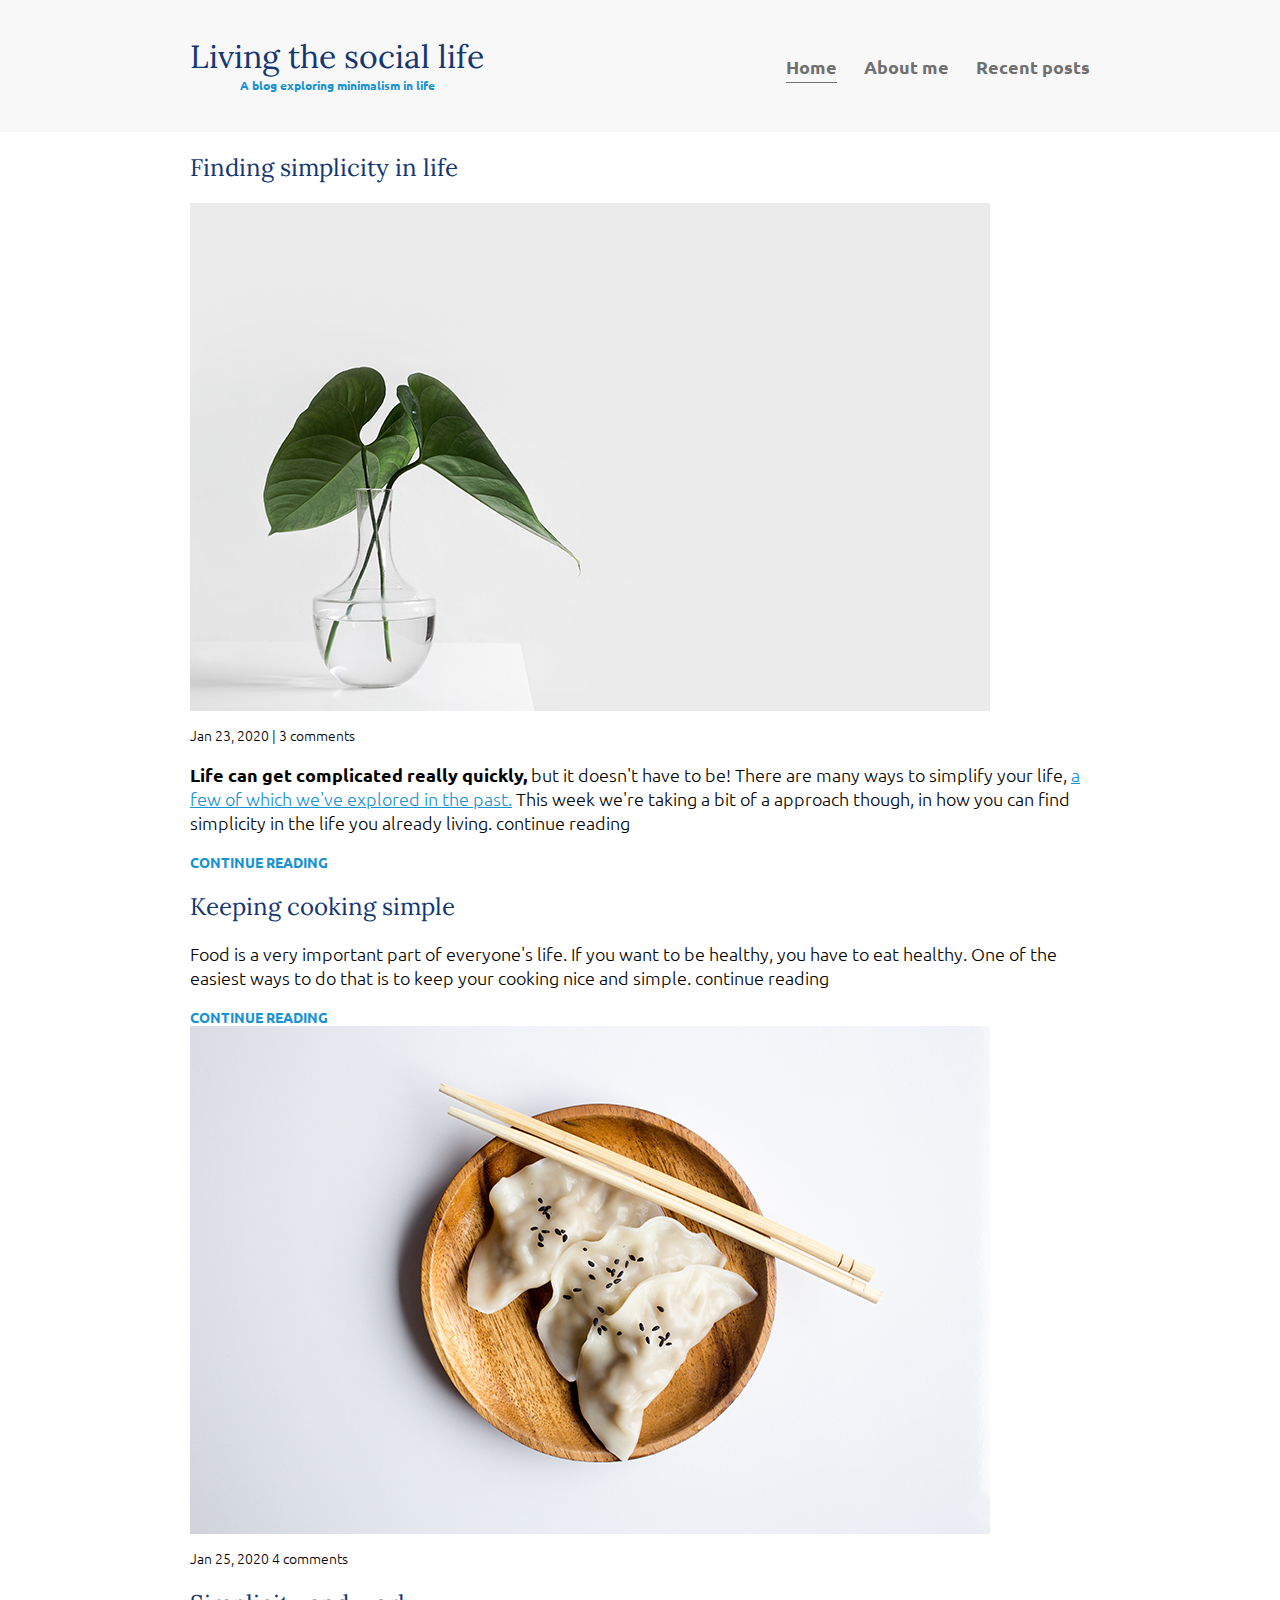
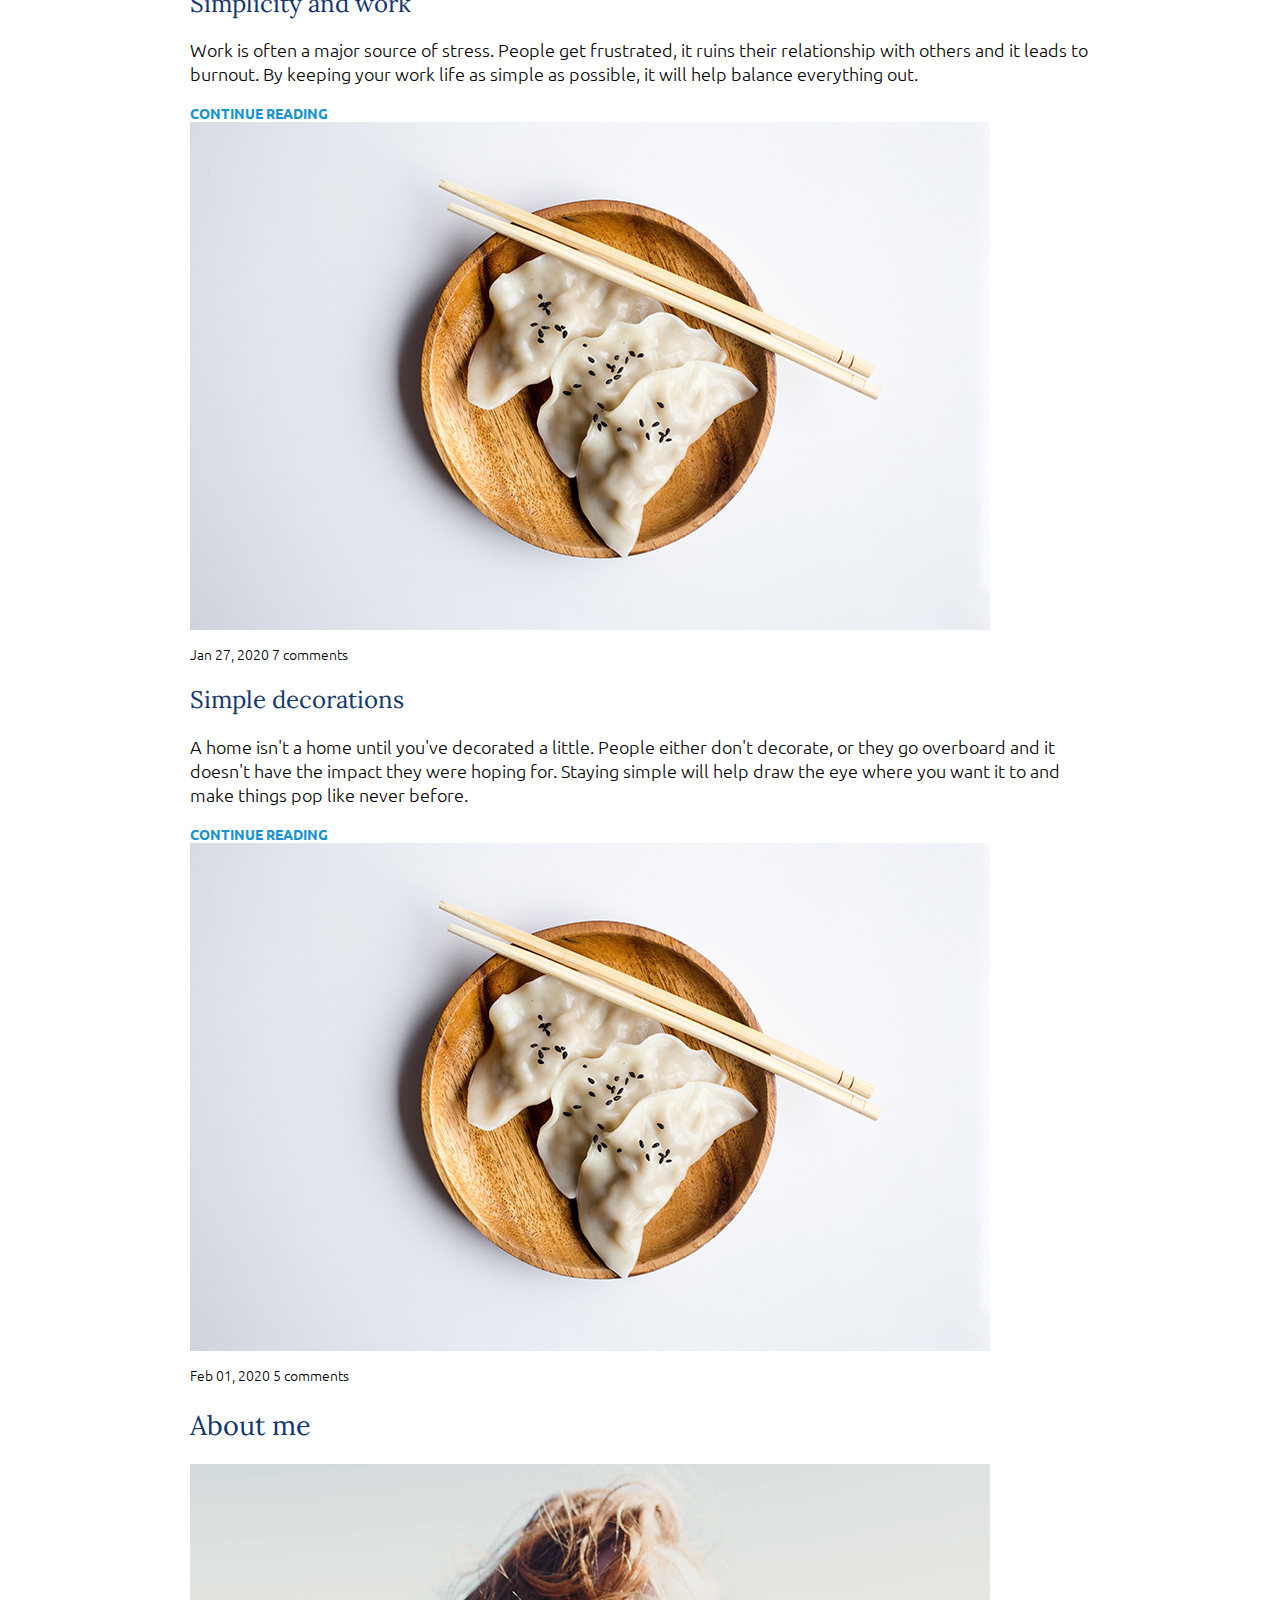
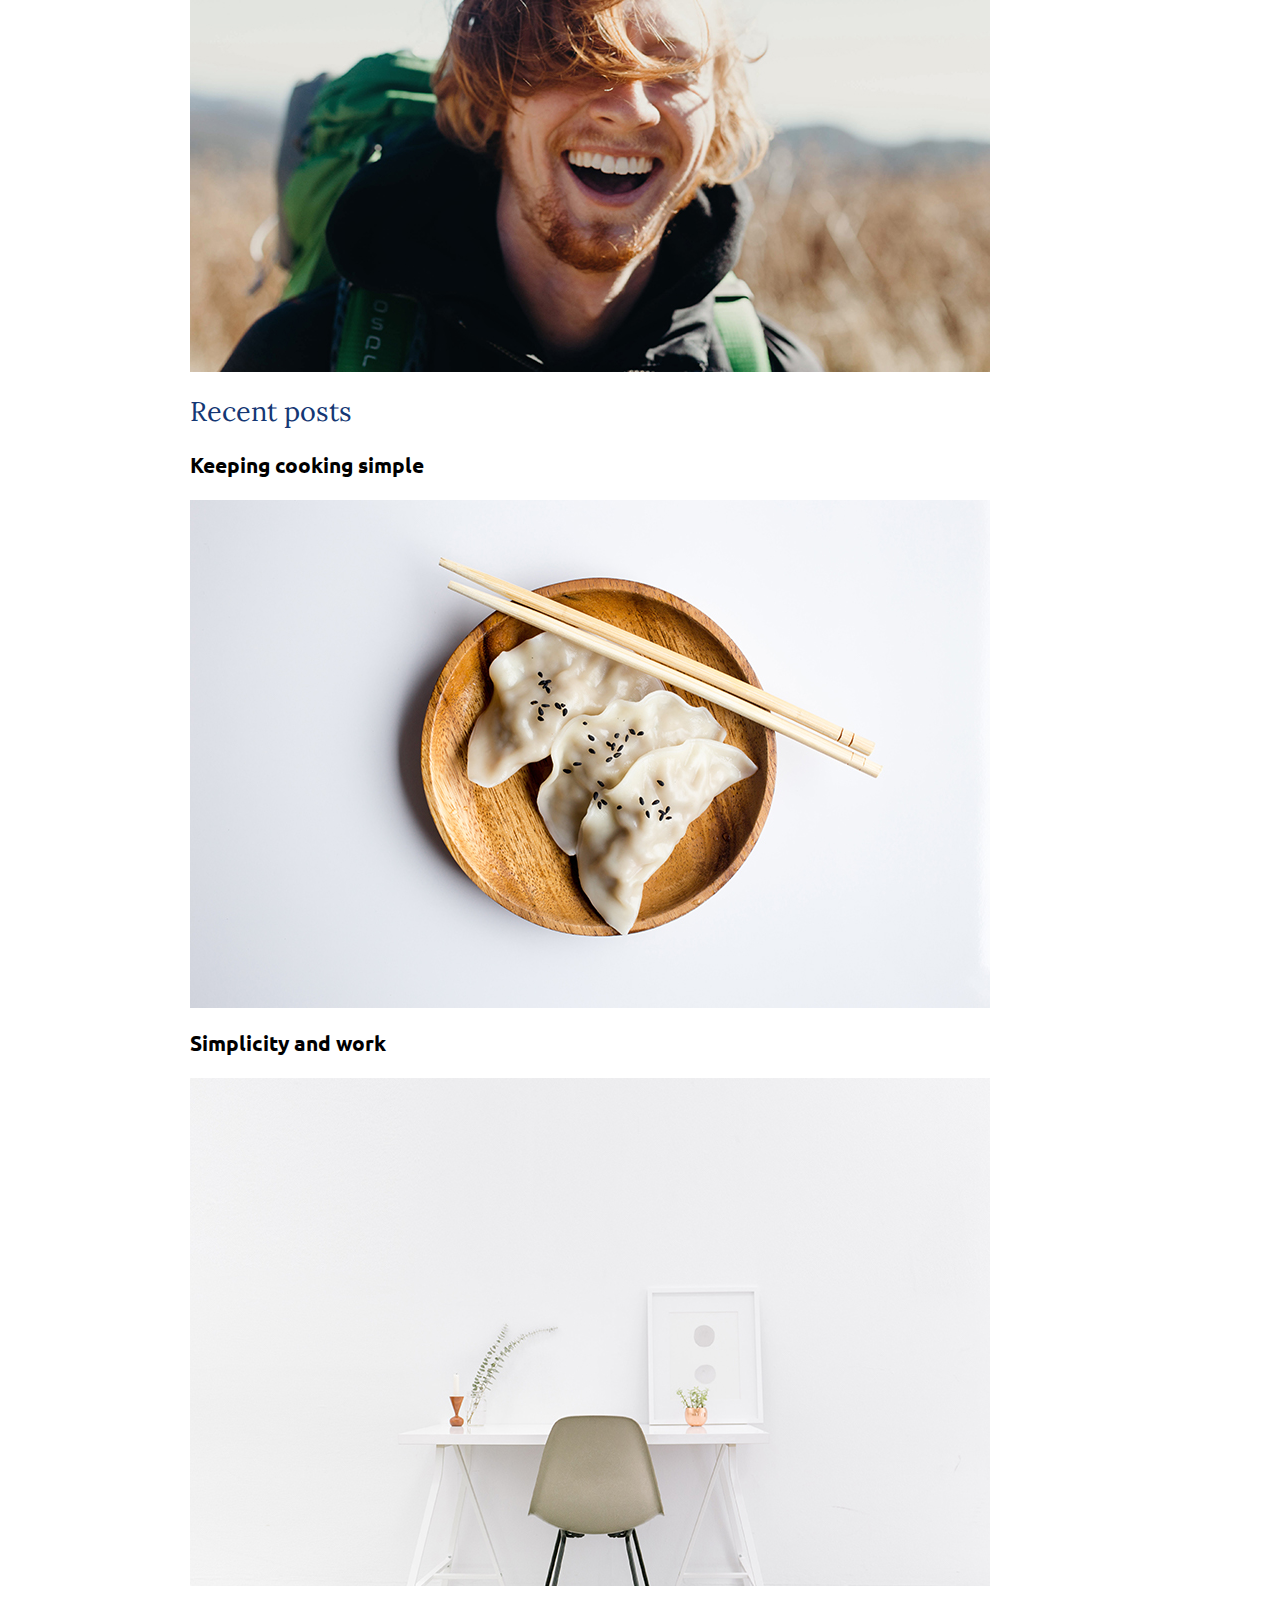
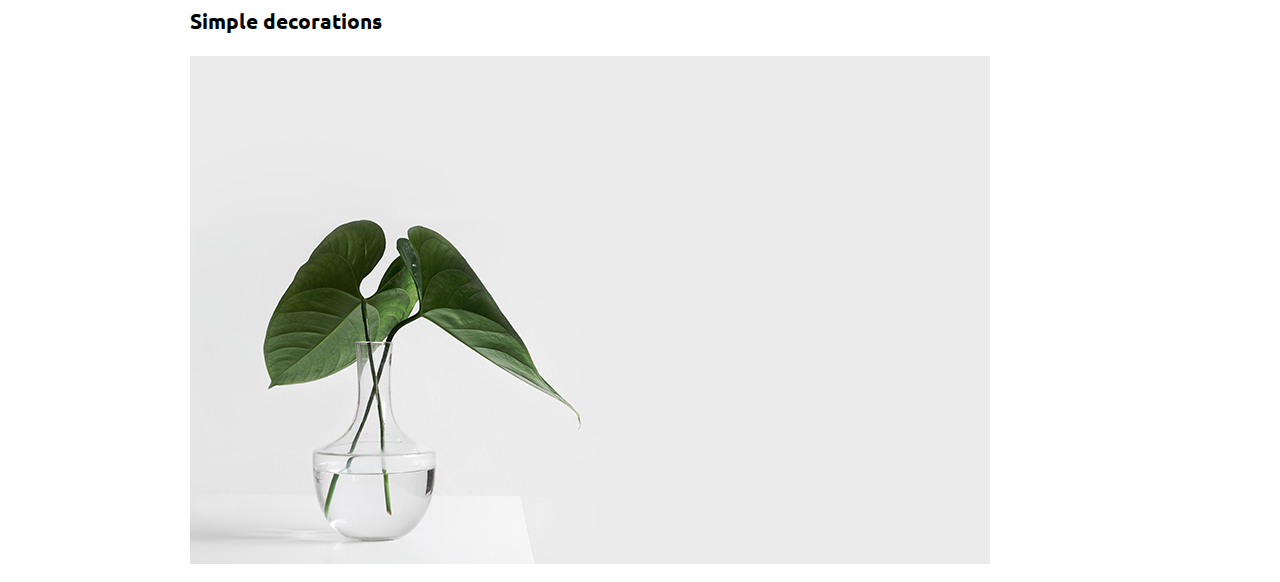
==== index.html @ b685bd36 "Add Typography." ====
<html>
  <head>
    <link
      href="https://fonts.googleapis.com/css?family=Lora|Ubuntu:300,400,700&display=swap"
      rel="stylesheet"
    />
    <link rel="stylesheet" href="css/styles.css" />
  </head>
  <body>
    <!-- Start Header -->
    <header>
      <div class="container container-nav">
        <div class="site-title">
          <h1>Living the social life</h1>
          <p class="subtitle">A blog exploring minimalism in life</p>
        </div>
        <nav>
          <ul>
            <li><a href="#" class="current-page">Home</a></li>
            <li><a href="#">About me</a></li>
            <li><a href="#">Recent posts</a></li>
          </ul>
        </nav>
      </div>
      <!-- / .container -->
    </header>
    <!-- End Header -->

    <!-- Start Main Container -->
    <div class="container">
      <main role="main">
        <article class="article-featured">
          <h2 class="article-title">Finding simplicity in life</h2>
          <img
            src="/img/deco.jpg"
            alt="potted planet and lamp on table"
            class="article-image"
          />
          <p class="article-info">Jan 23, 2020 | 3 comments</p>
          <p class="article-body">
            <strong>Life can get complicated really quickly,</strong> but it doesn't have to be!
            There are many ways to simplify your life, <a>a few of which we've
            explored in the past.</a> This week we're taking a bit of a approach
            though, in how you can find simplicity in the life you already
            living. continue reading
          </p>
          <a href="#" class="article-continue">CONTINUE READING</a>
        </article>

        <article class="article-recent">
          <div class="article-main">
            <h2 class="article-title">Keeping cooking simple</h2>
            <p class="article-body">
              Food is a very important part of everyone's life. If you want to
              be healthy, you have to eat healthy. One of the easiest ways to do
              that is to keep your cooking nice and simple. continue reading
            </p>
            <a href="#" class="article-continue">CONTINUE READING</a>
          </div>
          <div class="article-aside">
            <img src="/img/food.jpg" alt="3 dumplings on wooden plate">
            <p class="article-info">Jan 25, 2020 4 comments</p>
          </div>
        </article>

        <article class="article-recent">
          <div class="article-main">
            <h2 class="article-title">Simplicity and work</h2>
            <p class="article-body">
              Work is often a major source of stress. People get frustrated, it ruins their relationship with others and it leads to burnout. By keeping your work life as simple as possible, it will help balance everything out. 
            </p>
            <a href="#" class="article-continue">CONTINUE READING</a>
          </div>
          <div class="article-aside">
            <img src="/img/food.jpg" alt="3 dumplings on wooden plate">
            <p class="article-info">Jan 27, 2020 7 comments</p>
          </div>
        </article>

        <article class="article-recent">
          <div class="article-main">
            <h2 class="article-title">Simple decorations</h2>
            <p class="article-body">
              A home isn't a home until you've decorated a little. People either don't decorate, or they go overboard and it doesn't have the impact they were hoping for. Staying simple will help draw the eye where you want it to and make things pop like never before.
            </p>
            <a href="#" class="article-continue">CONTINUE READING</a>
          </div>
          <div class="article-aside">
            <img src="/img/food.jpg" alt="3 dumplings on wooden plate">
            <p class="article-info">Feb 01, 2020 5 comments</p>
          </div>
        </article>


      </main>

      <aside class="sidebar">
        <div class="sidebar-widget">
          <h2 class="sidebar-title">About me</h2>
          <img src="/img/about-me.jpg" alt="man laughing" class="sidebar-image">
          <p class="sidebar-body">
          </p>
        </div>
        <div class="sidebar-widget">
          <h2 class="sidebar-title">Recent posts </h2>
          <div class="sidebar-recent-post">
            <h3 class="sidebar-post-tile">Keeping cooking simple</h3>
            <img src="/img/food.jpg" alt="" class="sidebar-image">
          </div>
          <div class="sidebar-recent-post">
            <h3 class="sidebar-post-tile">Simplicity and work</h3>
            <img src="/img/work.jpg" alt="" class="sidebar-image">
          </div>
          <div class="sidebar-recent-post">
            <h3 class="sidebar-post-tile">Simple decorations</h3>
            <img src="/img/deco.jpg" alt="" class="sidebar-image">
          </div>
        </div>
      </aside>
    </div>
    <!-- End Main Container -->

    <!-- Start Footer Section -->
    <footer>
      <p></p>
      <p></p>
    </footer>
    <!-- End Footer Section -->
  </body>
</html>
---- css/styles.css ----
/*  Fonts
-----
font-family: 'Lora', serif;
font-family: 'Ubuntu', sans-serif;
*/

body {
  margin: 0;
  font-family: "Ubuntu", sans-serif;
  font-size: 1.125rem;
  font-weight: 300;
}

/* =================
Typography
================= */

h1,
h2,
h2 {
  font-family: "Lora", serif;
  font-weight: 400;
  color: #143774;
}

h1 {
  font-size: 2rem;
  margin: 0;
}

a {
  color: #1792d2;
  text-decoration: underline;
}

a:hover, 
a:focus {
    color: #143774;
}

strong {
    font-weight: 700;
}

.subtitle {
  font-weight: 700;
  color: #1792d2;
  font-size: 0.75rem;
  margin: 0;
}

.article-title {
  font-size: 1.5rem;
}

.article-continue,
.article-info {
  font-size: 0.875rem;
}

.article-continue {
  color: #1792d2;
  text-decoration: none;
  font-weight: 700;
}

.article-continue:hover,
.article-continue:focus {
  text-decoration: underline;
  color: #143774;
}

/* =================
Layout
================= */
.container {
  width: 90%;
  max-width: 900px;
  /* border: 1px solid magenta;     */
  margin: 0 auto;
}

.container-nav {
  display: flex;
  justify-content: space-between;
}

header {
  text-align: center;
  background: #f8f8f8;
  padding: 2em 0;
}

@media (max-width: 675px) {
  .container-nav {
    flex-direction: column;
  }

  header {
    text-align: center;
  }
}

/* navigation */

nav ul {
  list-style: none;
  padding: 0;
  display: flex;
  justify-content: center;
}

nav li {
  margin-left: 1.5em;
}

nav a {
  text-decoration: none;
  color: #707070;
  font-weight: 700;
  padding: 0.25em 0;
}

nav a:hover,
nav a:focus {
  color: #1792d2;
}

.current-page {
  border-bottom: 1px solid #707070;
}

.current-page:hover {
  color: #707070;
}

@media (max-width: 675px) {
  nav ul {
    flex-direction: column;
  }

  nav li {
    margin: 0.5em 0;
  }
}
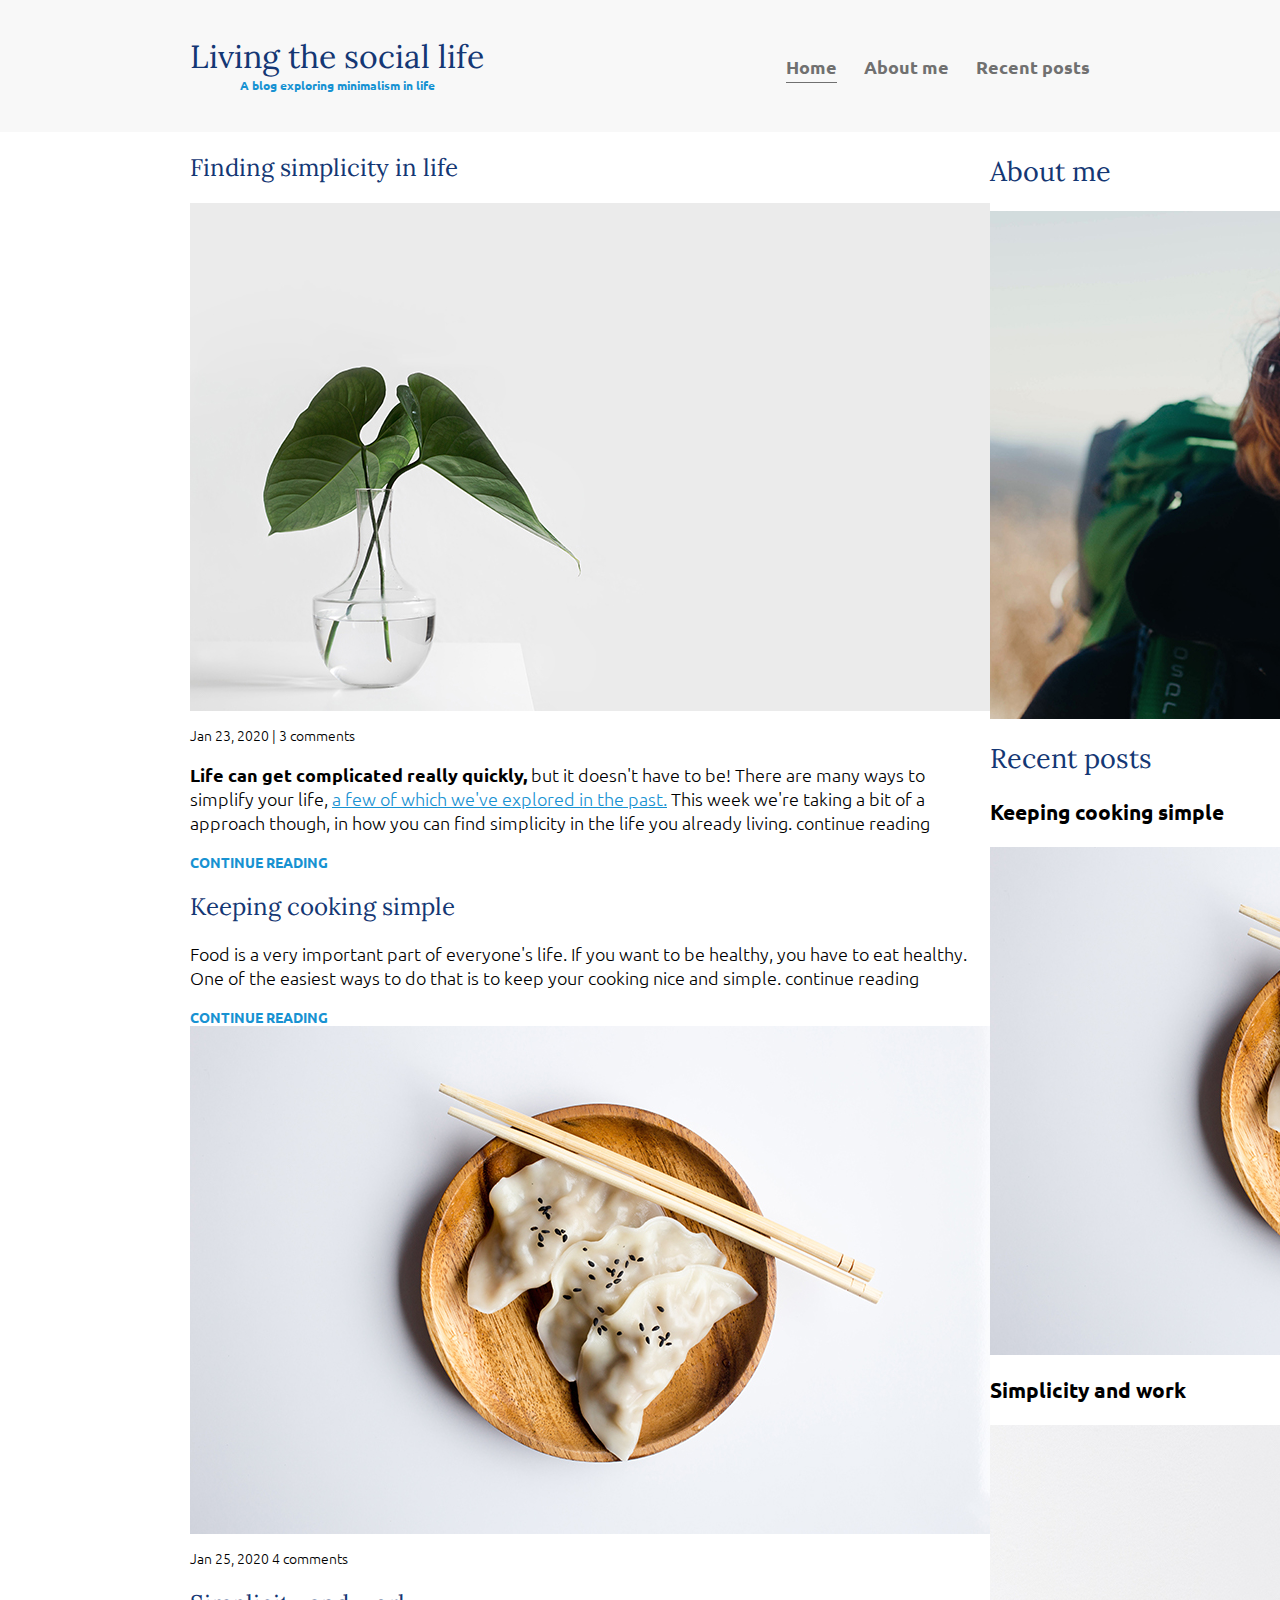
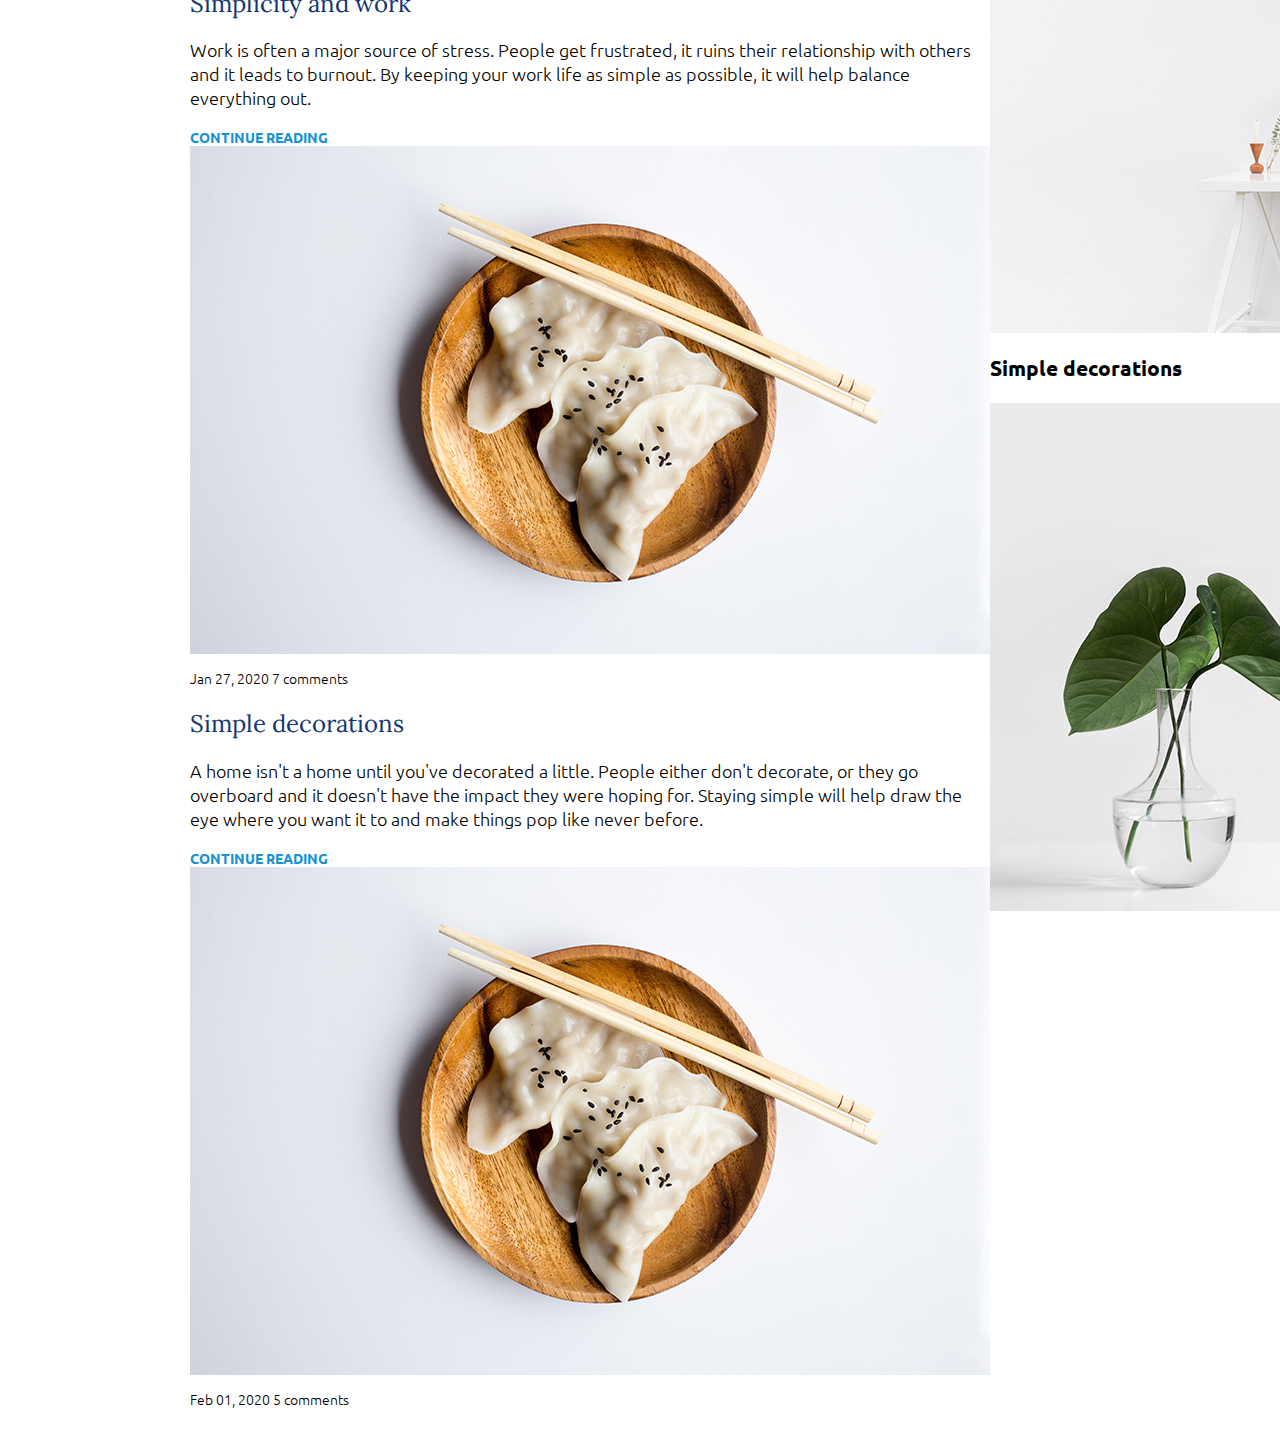
==== commit 55c404d3: "Refactor & add container-flex to main container." ====
--- a/index.html
+++ b/index.html
@@ -9,7 +9,7 @@
   <body>
     <!-- Start Header -->
     <header>
-      <div class="container container-nav">
+      <div class="container container-flex">
         <div class="site-title">
           <h1>Living the social life</h1>
           <p class="subtitle">A blog exploring minimalism in life</p>
@@ -27,7 +27,7 @@
     <!-- End Header -->
 
     <!-- Start Main Container -->
-    <div class="container">
+    <div class="container container-flex">
       <main role="main">
         <article class="article-featured">
           <h2 class="article-title">Finding simplicity in life</h2>
@@ -90,8 +90,6 @@
             <p class="article-info">Feb 01, 2020 5 comments</p>
           </div>
         </article>
-
-
       </main>
 
       <aside class="sidebar">
--- a/css/styles.css
+++ b/css/styles.css
@@ -80,7 +80,7 @@
   margin: 0 auto;
 }
 
-.container-nav {
+.container-flex {
   display: flex;
   justify-content: space-between;
 }
@@ -143,3 +143,10 @@
     margin: 0.5em 0;
   }
 }
+
+
+
+ 
+
+
+
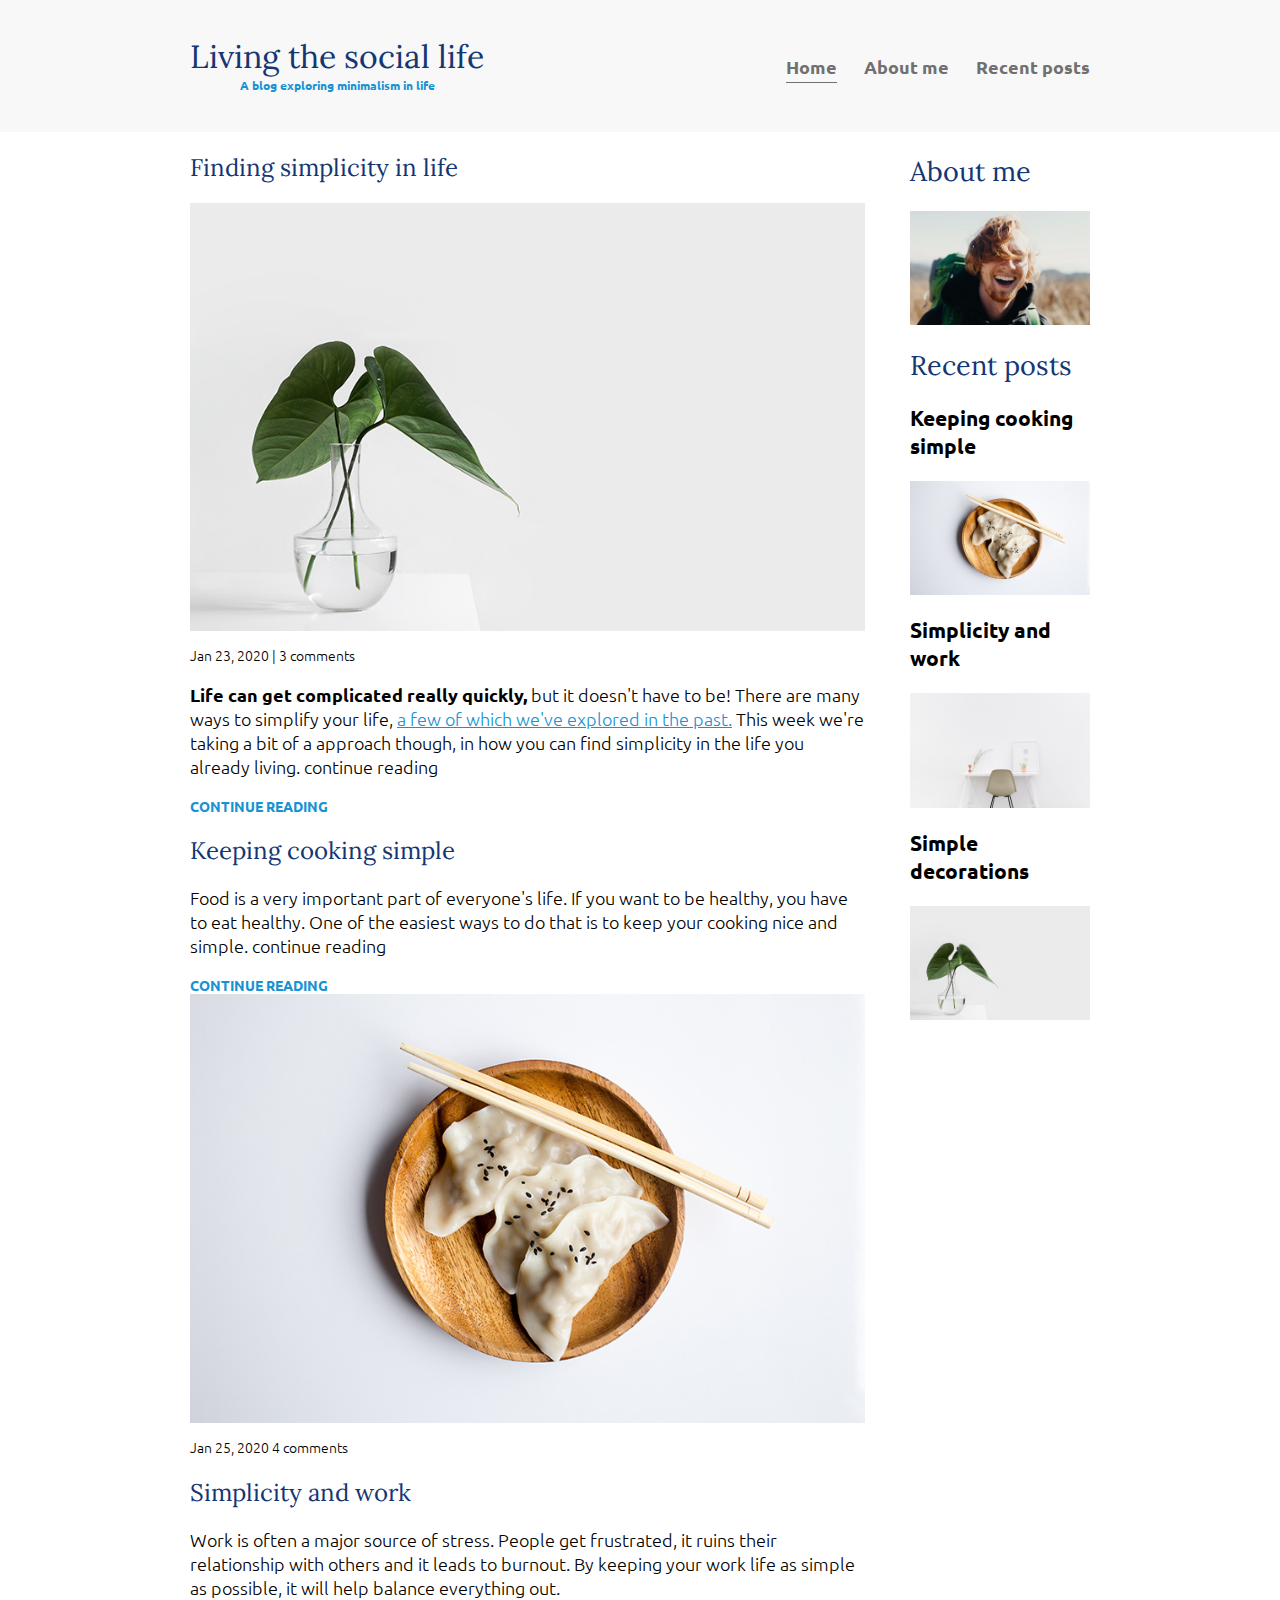
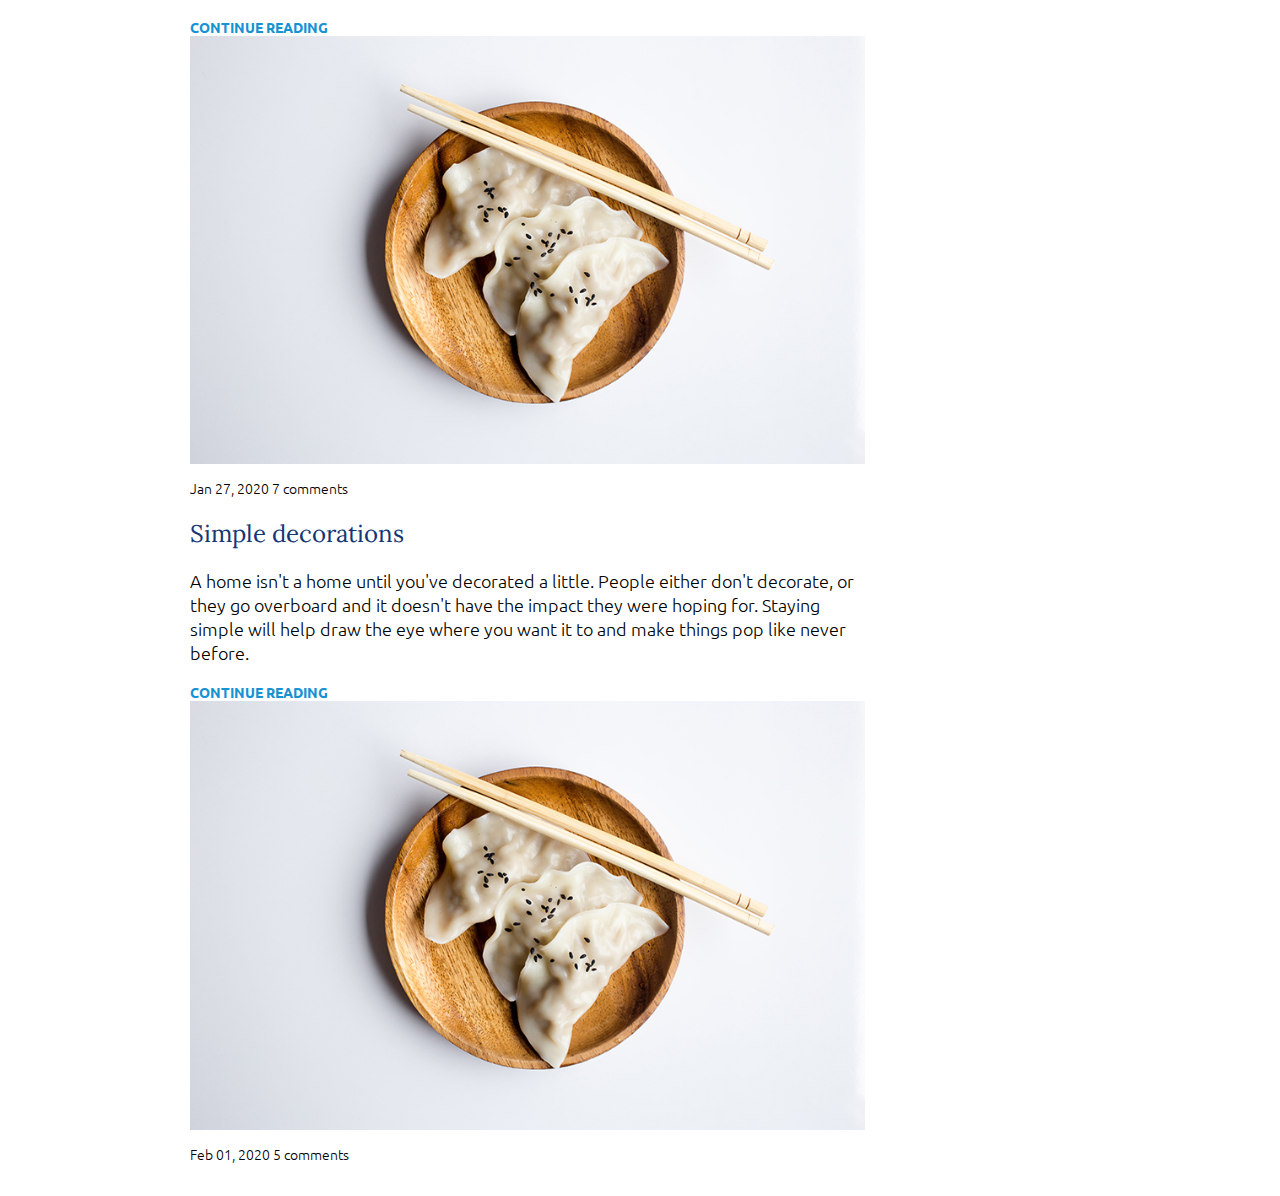
==== commit eef075aa: "Switching to Mobile first." ====
--- a/index.html
+++ b/index.html
@@ -38,11 +38,11 @@
           />
           <p class="article-info">Jan 23, 2020 | 3 comments</p>
           <p class="article-body">
-            <strong>Life can get complicated really quickly,</strong> but it doesn't have to be!
-            There are many ways to simplify your life, <a>a few of which we've
-            explored in the past.</a> This week we're taking a bit of a approach
-            though, in how you can find simplicity in the life you already
-            living. continue reading
+            <strong>Life can get complicated really quickly,</strong> but it
+            doesn't have to be! There are many ways to simplify your life,
+            <a>a few of which we've explored in the past.</a> This week we're
+            taking a bit of a approach though, in how you can find simplicity in
+            the life you already living. continue reading
           </p>
           <a href="#" class="article-continue">CONTINUE READING</a>
         </article>
@@ -58,7 +58,7 @@
             <a href="#" class="article-continue">CONTINUE READING</a>
           </div>
           <div class="article-aside">
-            <img src="/img/food.jpg" alt="3 dumplings on wooden plate">
+            <img src="/img/food.jpg" alt="3 dumplings on wooden plate" />
             <p class="article-info">Jan 25, 2020 4 comments</p>
           </div>
         </article>
@@ -67,12 +67,15 @@
           <div class="article-main">
             <h2 class="article-title">Simplicity and work</h2>
             <p class="article-body">
-              Work is often a major source of stress. People get frustrated, it ruins their relationship with others and it leads to burnout. By keeping your work life as simple as possible, it will help balance everything out. 
+              Work is often a major source of stress. People get frustrated, it
+              ruins their relationship with others and it leads to burnout. By
+              keeping your work life as simple as possible, it will help balance
+              everything out.
             </p>
             <a href="#" class="article-continue">CONTINUE READING</a>
           </div>
           <div class="article-aside">
-            <img src="/img/food.jpg" alt="3 dumplings on wooden plate">
+            <img src="/img/food.jpg" alt="3 dumplings on wooden plate" />
             <p class="article-info">Jan 27, 2020 7 comments</p>
           </div>
         </article>
@@ -81,12 +84,15 @@
           <div class="article-main">
             <h2 class="article-title">Simple decorations</h2>
             <p class="article-body">
-              A home isn't a home until you've decorated a little. People either don't decorate, or they go overboard and it doesn't have the impact they were hoping for. Staying simple will help draw the eye where you want it to and make things pop like never before.
+              A home isn't a home until you've decorated a little. People either
+              don't decorate, or they go overboard and it doesn't have the
+              impact they were hoping for. Staying simple will help draw the eye
+              where you want it to and make things pop like never before.
             </p>
             <a href="#" class="article-continue">CONTINUE READING</a>
           </div>
           <div class="article-aside">
-            <img src="/img/food.jpg" alt="3 dumplings on wooden plate">
+            <img src="/img/food.jpg" alt="3 dumplings on wooden plate" />
             <p class="article-info">Feb 01, 2020 5 comments</p>
           </div>
         </article>
@@ -95,23 +101,26 @@
       <aside class="sidebar">
         <div class="sidebar-widget">
           <h2 class="sidebar-title">About me</h2>
-          <img src="/img/about-me.jpg" alt="man laughing" class="sidebar-image">
-          <p class="sidebar-body">
-          </p>
+          <img
+            src="/img/about-me.jpg"
+            alt="man laughing"
+            class="sidebar-image"
+          />
+          <p class="sidebar-body"></p>
         </div>
         <div class="sidebar-widget">
-          <h2 class="sidebar-title">Recent posts </h2>
+          <h2 class="sidebar-title">Recent posts</h2>
           <div class="sidebar-recent-post">
             <h3 class="sidebar-post-tile">Keeping cooking simple</h3>
-            <img src="/img/food.jpg" alt="" class="sidebar-image">
+            <img src="/img/food.jpg" alt="" class="sidebar-image" />
           </div>
           <div class="sidebar-recent-post">
             <h3 class="sidebar-post-tile">Simplicity and work</h3>
-            <img src="/img/work.jpg" alt="" class="sidebar-image">
+            <img src="/img/work.jpg" alt="" class="sidebar-image" />
           </div>
           <div class="sidebar-recent-post">
             <h3 class="sidebar-post-tile">Simple decorations</h3>
-            <img src="/img/deco.jpg" alt="" class="sidebar-image">
+            <img src="/img/deco.jpg" alt="" class="sidebar-image" />
           </div>
         </div>
       </aside>
--- a/css/styles.css
+++ b/css/styles.css
@@ -9,6 +9,11 @@
   font-family: "Ubuntu", sans-serif;
   font-size: 1.125rem;
   font-weight: 300;
+}
+
+img {
+  max-width: 100%;
+  display: block;
 }
 
 /* =================
@@ -33,13 +38,13 @@
   text-decoration: underline;
 }
 
-a:hover, 
+a:hover,
 a:focus {
-    color: #143774;
+  color: #143774;
 }
 
 strong {
-    font-weight: 700;
+  font-weight: 700;
 }
 
 .subtitle {
@@ -73,33 +78,6 @@
 /* =================
 Layout
 ================= */
-.container {
-  width: 90%;
-  max-width: 900px;
-  /* border: 1px solid magenta;     */
-  margin: 0 auto;
-}
-
-.container-flex {
-  display: flex;
-  justify-content: space-between;
-}
-
-header {
-  text-align: center;
-  background: #f8f8f8;
-  padding: 2em 0;
-}
-
-@media (max-width: 675px) {
-  .container-nav {
-    flex-direction: column;
-  }
-
-  header {
-    text-align: center;
-  }
-}
 
 /* navigation */
 
@@ -144,9 +122,38 @@
   }
 }
 
+/* Main Container */
 
+.container {
+  width: 90%;
+  max-width: 900px;
+  /* border: 1px solid magenta;     */
+  margin: 0 auto;
+}
 
- 
+.container-flex {
+  display: flex;
+  justify-content: space-between;
+  flex-direction: column;
+}
 
+header {
+  text-align: center;
+  background: #f8f8f8;
+  padding: 2em 0;
+  text-align: center;
+}
 
+@media (min-width: 675px) {
+  .container-flex {
+    flex-direction: row;
+  }
 
+  main {
+    width: 75%;
+  }
+
+  aside {
+    width: 20%;
+  }
+}
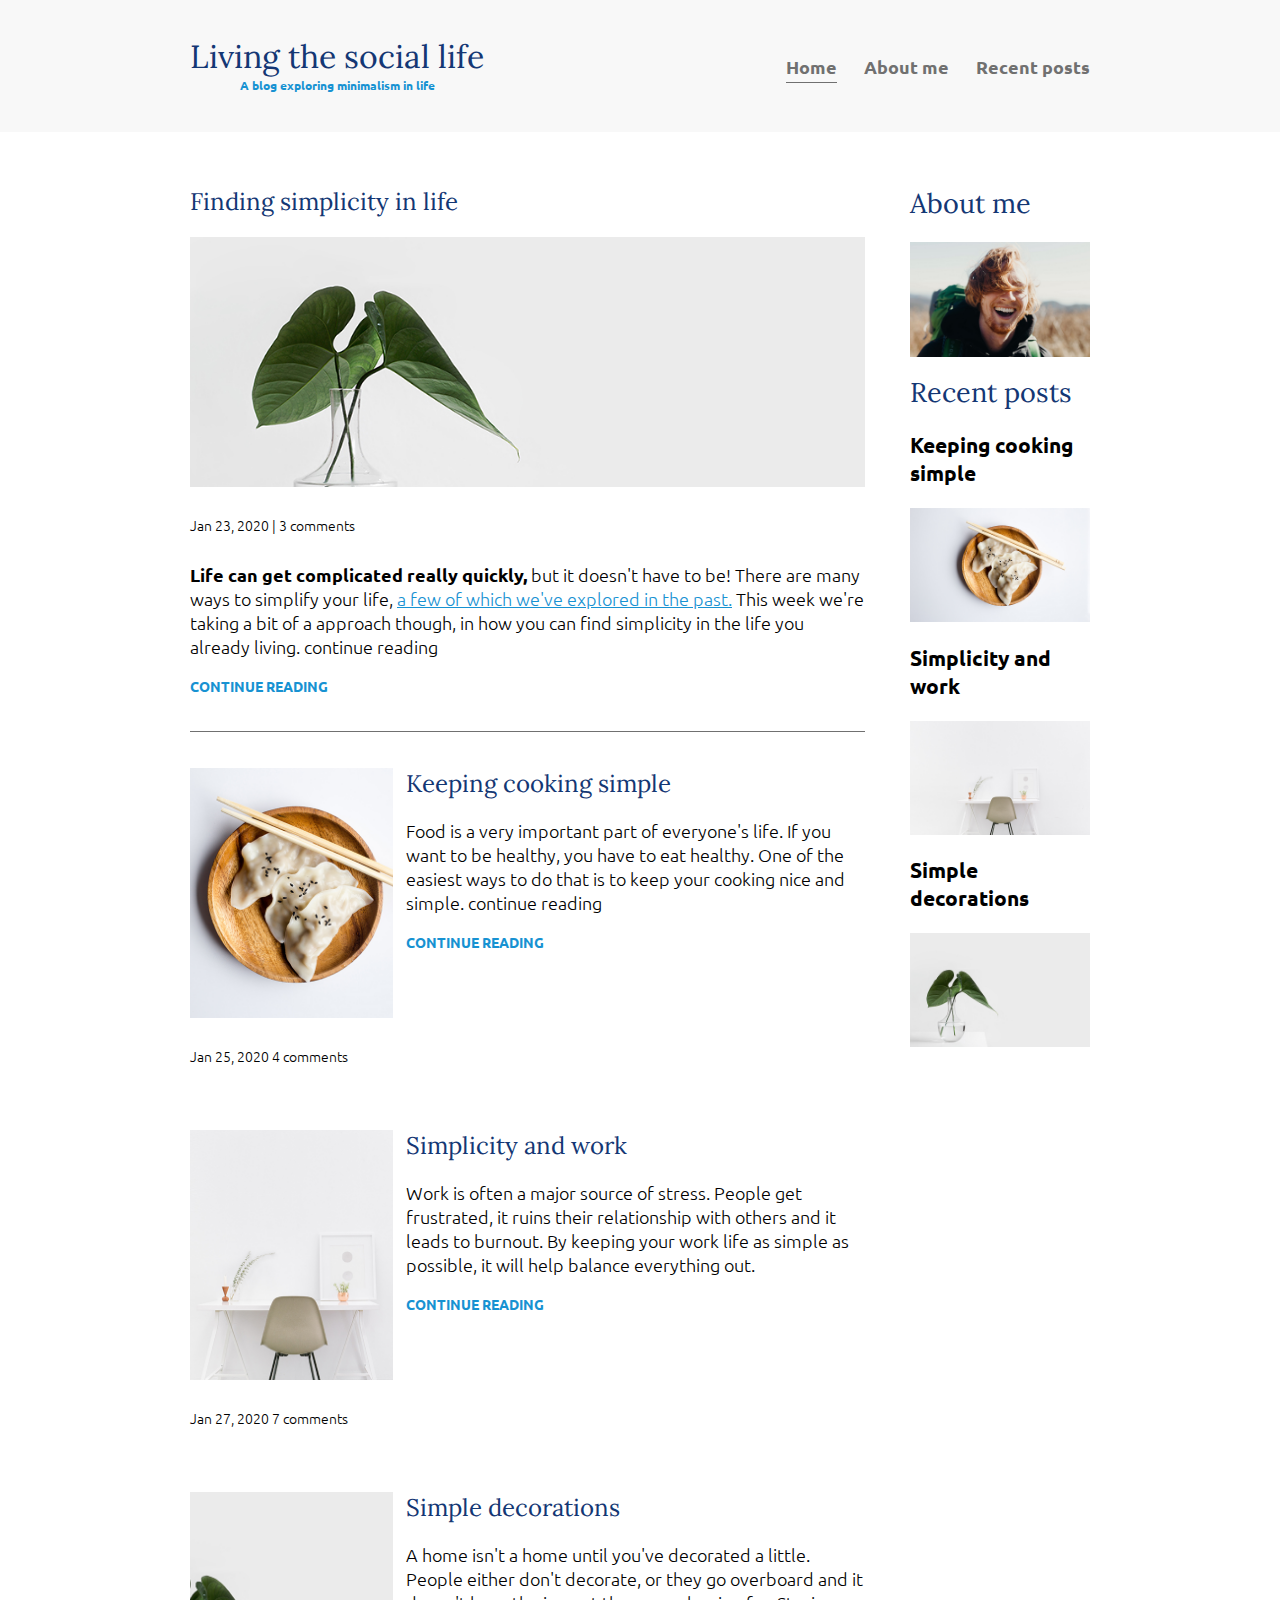
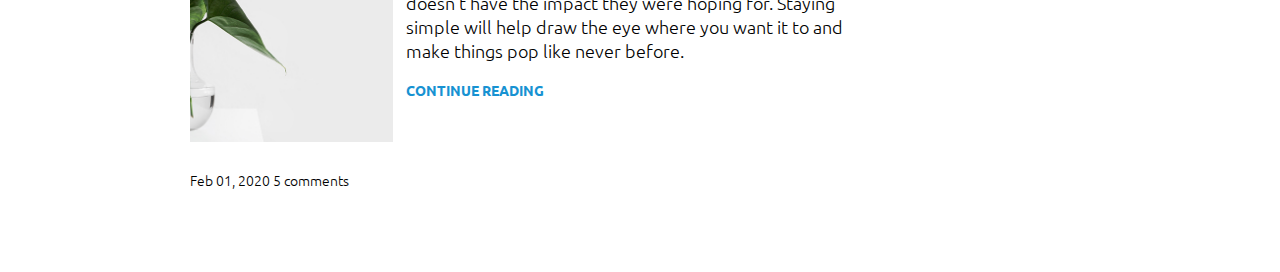
==== commit 79caaef8: "Add class to images & styles." ====
--- a/index.html
+++ b/index.html
@@ -58,7 +58,7 @@
             <a href="#" class="article-continue">CONTINUE READING</a>
           </div>
           <div class="article-aside">
-            <img src="/img/food.jpg" alt="3 dumplings on wooden plate" />
+            <img src="/img/food.jpg" alt="3 dumplings on wooden plate" class="article-image"/>
             <p class="article-info">Jan 25, 2020 4 comments</p>
           </div>
         </article>
@@ -75,7 +75,7 @@
             <a href="#" class="article-continue">CONTINUE READING</a>
           </div>
           <div class="article-aside">
-            <img src="/img/food.jpg" alt="3 dumplings on wooden plate" />
+            <img src="/img/work.jpg" alt="3 dumplings on wooden plate" class="article-image"/>
             <p class="article-info">Jan 27, 2020 7 comments</p>
           </div>
         </article>
@@ -92,7 +92,7 @@
             <a href="#" class="article-continue">CONTINUE READING</a>
           </div>
           <div class="article-aside">
-            <img src="/img/food.jpg" alt="3 dumplings on wooden plate" />
+            <img src="/img/deco.jpg" alt="3 dumplings on wooden plate" class="article-image"/>
             <p class="article-info">Feb 01, 2020 5 comments</p>
           </div>
         </article>
--- a/css/styles.css
+++ b/css/styles.css
@@ -26,6 +26,7 @@
   font-family: "Lora", serif;
   font-weight: 400;
   color: #143774;
+  margin-top: 0;
 }
 
 h1 {
@@ -73,6 +74,10 @@
 .article-continue:focus {
   text-decoration: underline;
   color: #143774;
+}
+
+.article-info {
+  margin: 2em 0;
 }
 
 /* =================
@@ -141,7 +146,7 @@
   text-align: center;
   background: #f8f8f8;
   padding: 2em 0;
-  text-align: center;
+  margin-bottom: 3em;
 }
 
 @media (min-width: 675px) {
@@ -157,3 +162,47 @@
     width: 20%;
   }
 }
+
+/* Articles */
+
+.article-featured {
+  border-bottom: #707070 solid 1px;
+  padding-bottom: 2em;
+  margin-bottom: 2em;
+}
+
+.article-recent {
+  display: flex;
+  flex-direction: column;
+  margin-bottom: 2em;
+}
+
+.article-main {
+  order: 2;
+}
+
+.article-aside {
+  order: 1;
+}
+
+@media (min-width: 675px) {
+  .article-recent {
+    flex-direction: row;
+    justify-content: space-between;
+  }
+
+  .article-main {
+    width: 68%;
+  }
+
+  .article-aside {
+    width: 30%;
+  }
+
+  .article-image {
+    width: 100%;
+    height: 250px;
+    object-fit: cover;
+    /* object-position: left; */
+  }
+}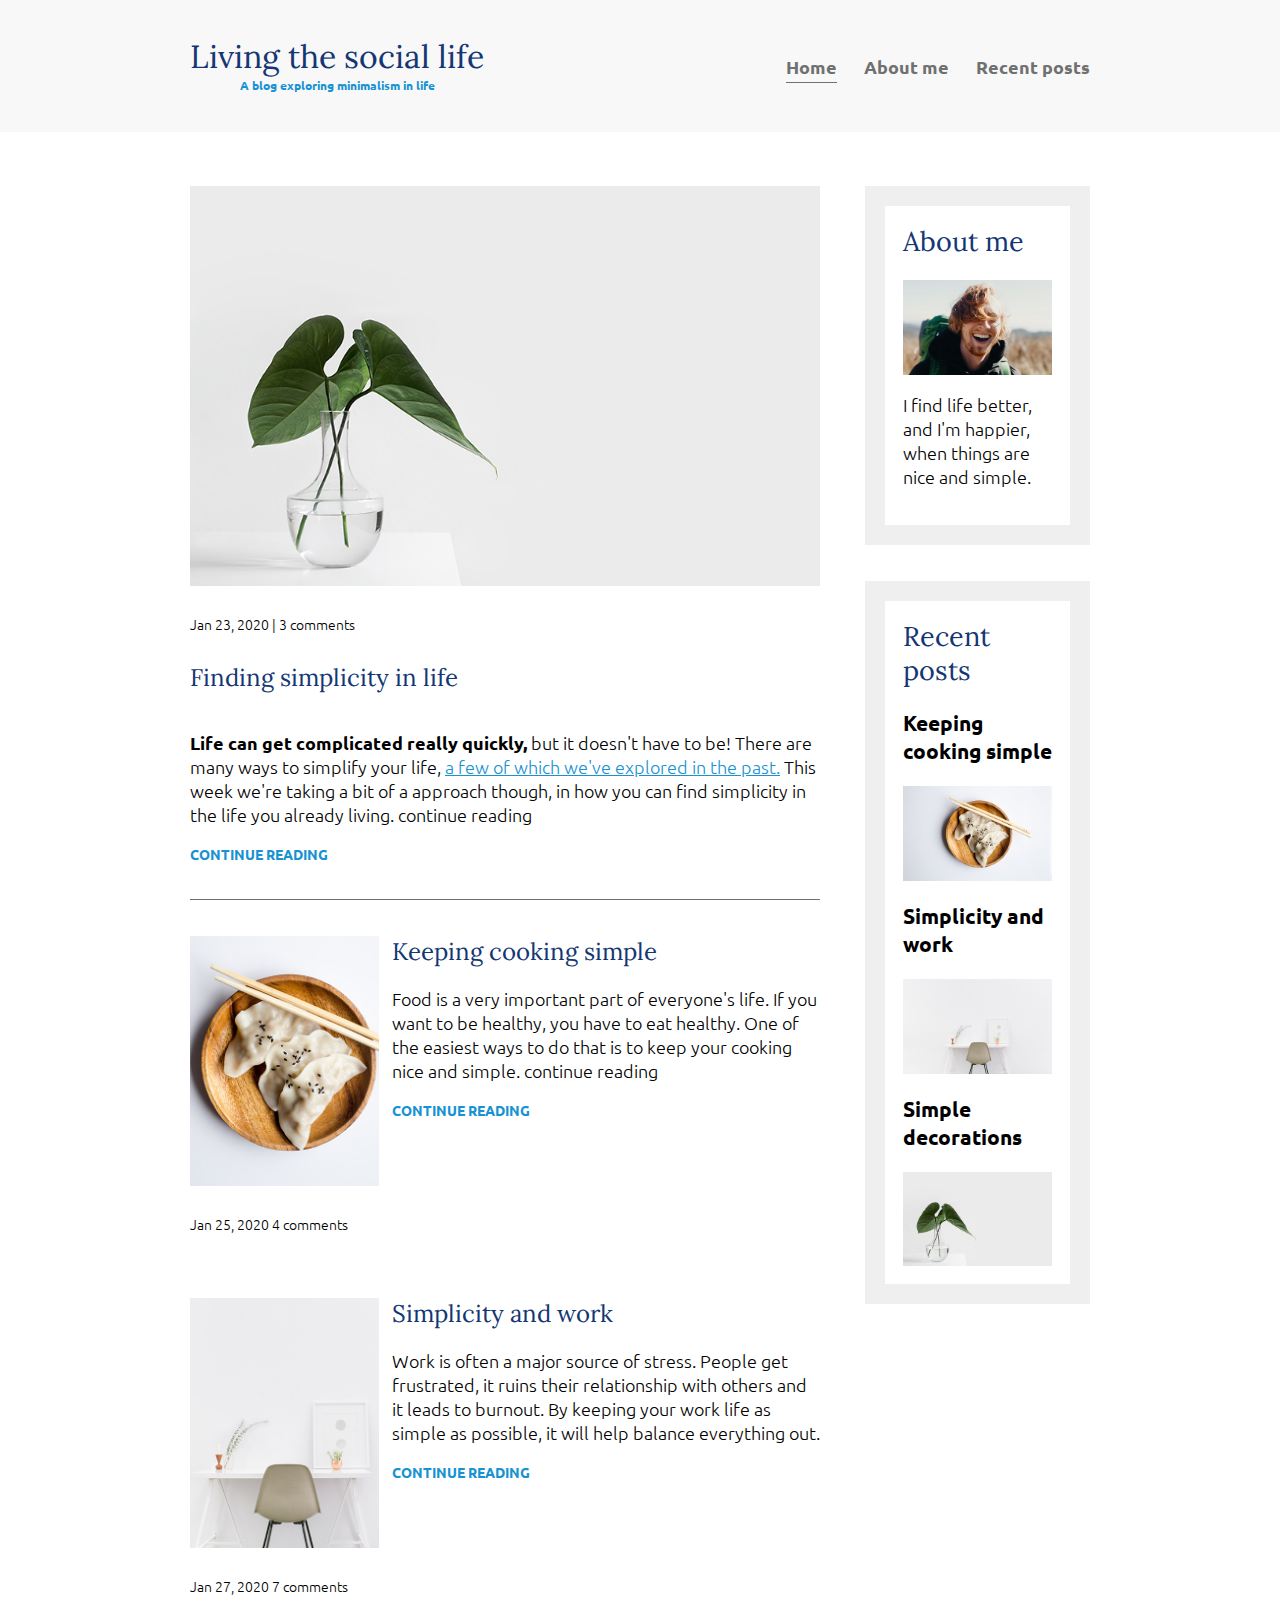
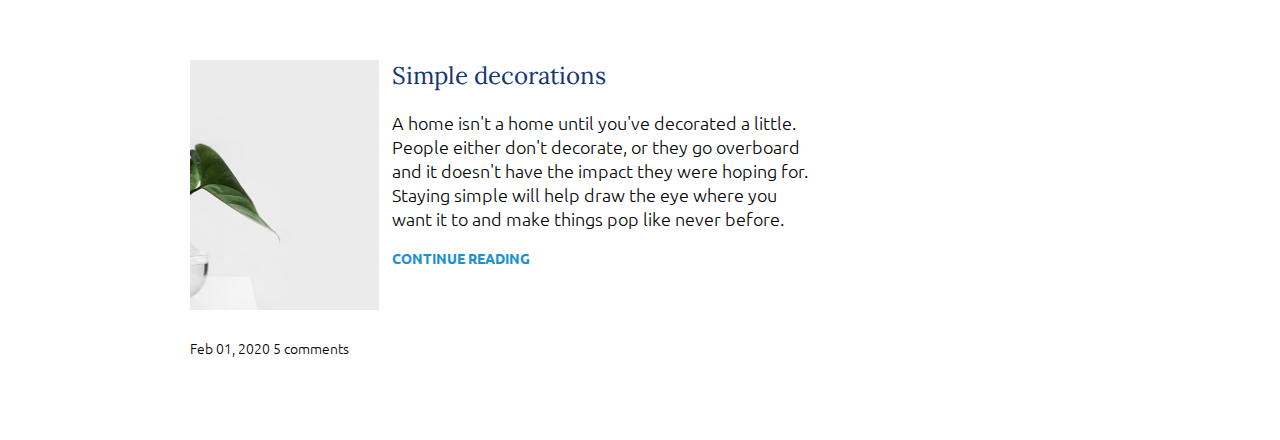
==== commit 095622a7: "Add styles to sidebar widget." ====
--- a/index.html
+++ b/index.html
@@ -106,7 +106,7 @@
             alt="man laughing"
             class="sidebar-image"
           />
-          <p class="sidebar-body"></p>
+          <p class="sidebar-body">I find life better, and I'm happier, when things are nice and simple.</p>
         </div>
         <div class="sidebar-widget">
           <h2 class="sidebar-title">Recent posts</h2>
--- a/css/styles.css
+++ b/css/styles.css
@@ -155,11 +155,13 @@
   }
 
   main {
-    width: 75%;
+    width: 70%;
   }
 
   aside {
-    width: 20%;
+    width: 25%;
+    min-width: 200px;
+    margin-left: 1em;
   }
 }
 
@@ -199,10 +201,26 @@
     width: 30%;
   }
 
+  .article-featured {
+    display: flex;
+    flex-direction: column;
+  }
+
   .article-image {
-    width: 100%;
-    height: 250px;
+    order: -2;
+    min-height: 250px;
     object-fit: cover;
     /* object-position: left; */
   }
+
+  .article-info {
+    order: -1;
+  }
+}
+
+/* Sidebars */
+.sidebar-widget {
+  border: 20px solid #efefef;
+  margin-bottom: 2em;
+  padding: 1em;
 }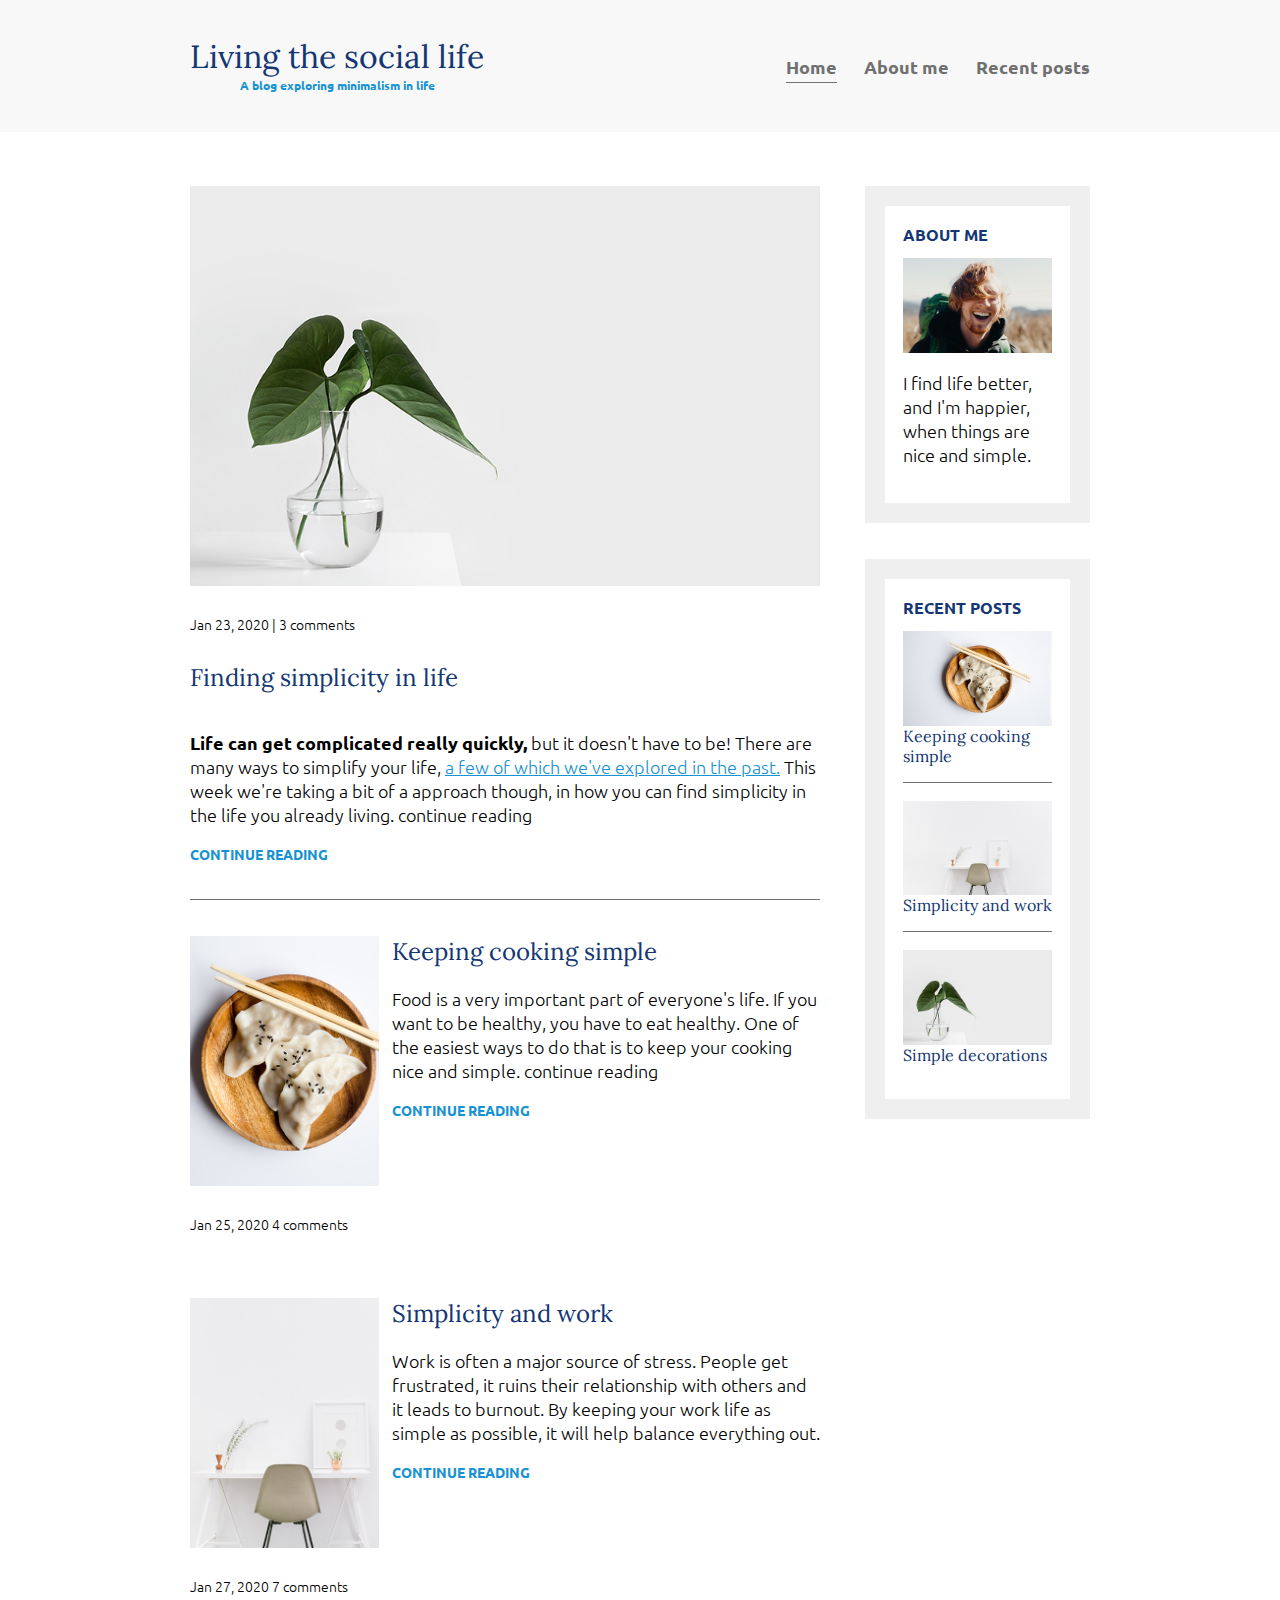
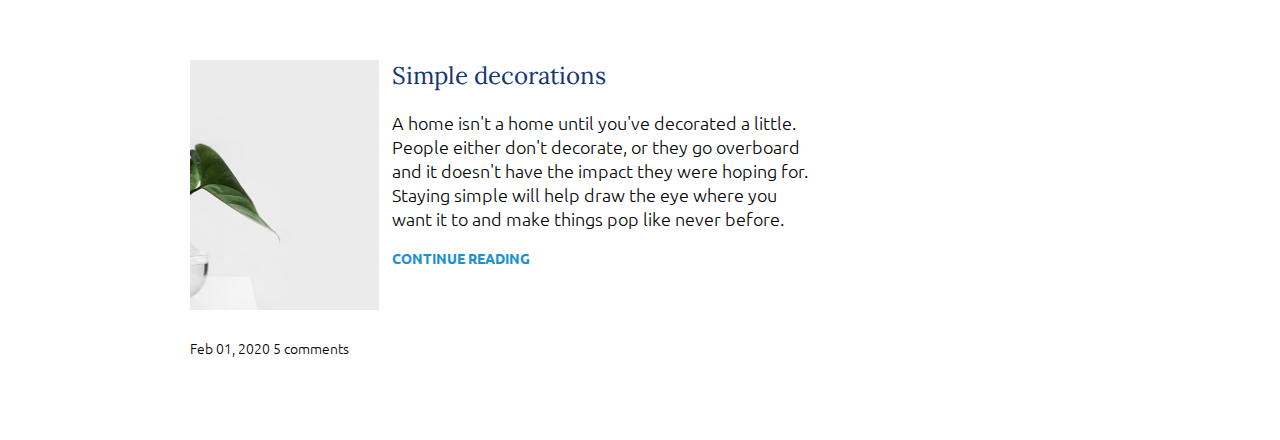
==== commit 18dea7b3: "Add borders styles to sidebar-widgets." ====
--- a/index.html
+++ b/index.html
@@ -111,15 +111,15 @@
         <div class="sidebar-widget">
           <h2 class="sidebar-title">Recent posts</h2>
           <div class="sidebar-recent-post">
-            <h3 class="sidebar-post-tile">Keeping cooking simple</h3>
+            <h3 class="sidebar-post-title">Keeping cooking simple</h3>
             <img src="/img/food.jpg" alt="" class="sidebar-image" />
           </div>
           <div class="sidebar-recent-post">
-            <h3 class="sidebar-post-tile">Simplicity and work</h3>
+            <h3 class="sidebar-post-title">Simplicity and work</h3>
             <img src="/img/work.jpg" alt="" class="sidebar-image" />
           </div>
           <div class="sidebar-recent-post">
-            <h3 class="sidebar-post-tile">Simple decorations</h3>
+            <h3 class="sidebar-post-title">Simple decorations</h3>
             <img src="/img/deco.jpg" alt="" class="sidebar-image" />
           </div>
         </div>
--- a/css/styles.css
+++ b/css/styles.css
@@ -22,7 +22,7 @@
 
 h1,
 h2,
-h2 {
+h3 {
   font-family: "Lora", serif;
   font-weight: 400;
   color: #143774;
@@ -80,6 +80,17 @@
   margin: 2em 0;
 }
 
+.sidebar-title, 
+.sidebar-post-title {
+  font-size: 1rem;
+}
+
+.sidebar-title {
+  font-size: 1rem;
+  font-weight: 700;
+  font-family: 'Ubuntu', sans-serif;
+  text-transform: uppercase;
+}
 /* =================
 Layout
 ================= */
@@ -223,4 +234,21 @@
   border: 20px solid #efefef;
   margin-bottom: 2em;
   padding: 1em;
+}
+
+.sidebar-recent-post {
+  display: flex;
+  flex-direction: column;
+  border-bottom: 1px solid #707070;
+  margin-bottom: 1em;
+}
+
+.sidebar-recent-post:last-child {
+  border: 0;
+  margin: 0;
+
+}
+
+.sidebar-image {
+  order: -1;
 }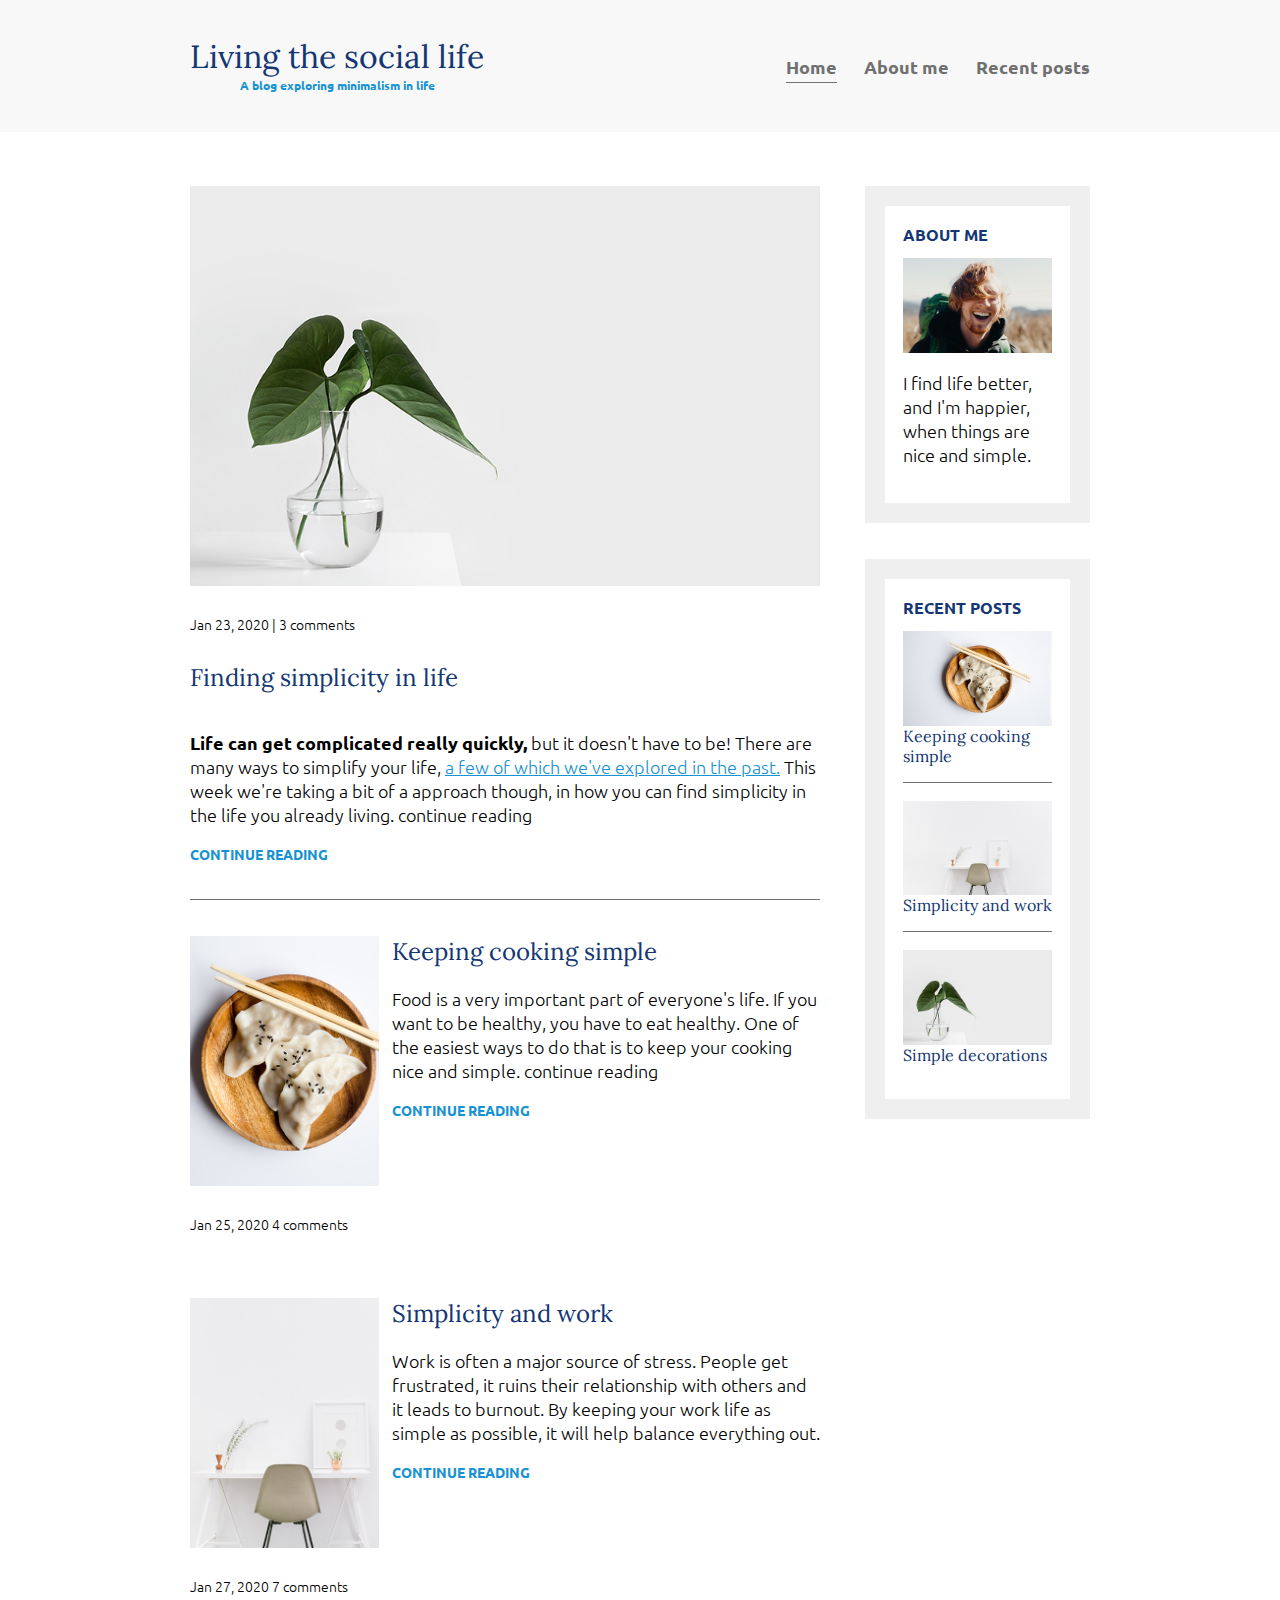
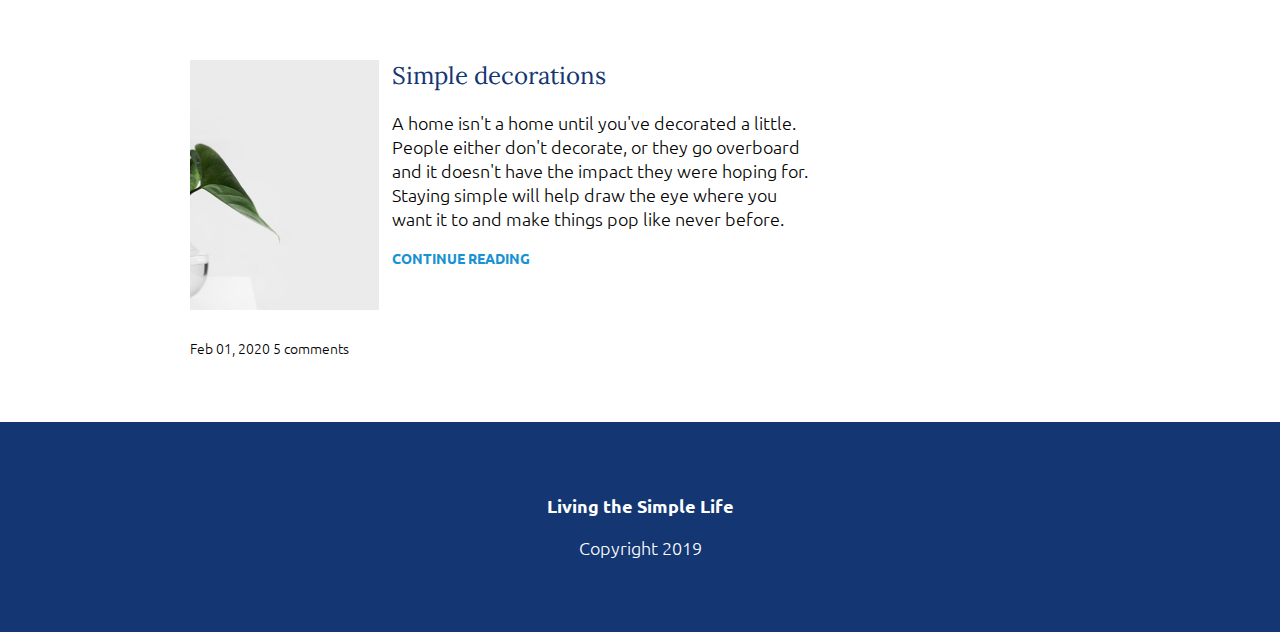
==== commit 675e3cd1: "Add styles to footer." ====
--- a/index.html
+++ b/index.html
@@ -129,8 +129,8 @@
 
     <!-- Start Footer Section -->
     <footer>
-      <p></p>
-      <p></p>
+      <p><strong>Living the Simple Life</strong></p>
+      <p>Copyright 2019</p>
     </footer>
     <!-- End Footer Section -->
   </body>
--- a/css/styles.css
+++ b/css/styles.css
@@ -80,7 +80,7 @@
   margin: 2em 0;
 }
 
-.sidebar-title, 
+.sidebar-title,
 .sidebar-post-title {
   font-size: 1rem;
 }
@@ -88,7 +88,7 @@
 .sidebar-title {
   font-size: 1rem;
   font-weight: 700;
-  font-family: 'Ubuntu', sans-serif;
+  font-family: "Ubuntu", sans-serif;
   text-transform: uppercase;
 }
 /* =================
@@ -160,6 +160,13 @@
   margin-bottom: 3em;
 }
 
+footer {
+  background:#143774;
+  color: white;
+  text-align: center;
+  padding: 3em 0;
+}
+
 @media (min-width: 675px) {
   .container-flex {
     flex-direction: row;
@@ -246,9 +253,8 @@
 .sidebar-recent-post:last-child {
   border: 0;
   margin: 0;
-
 }
 
 .sidebar-image {
   order: -1;
-}+}
